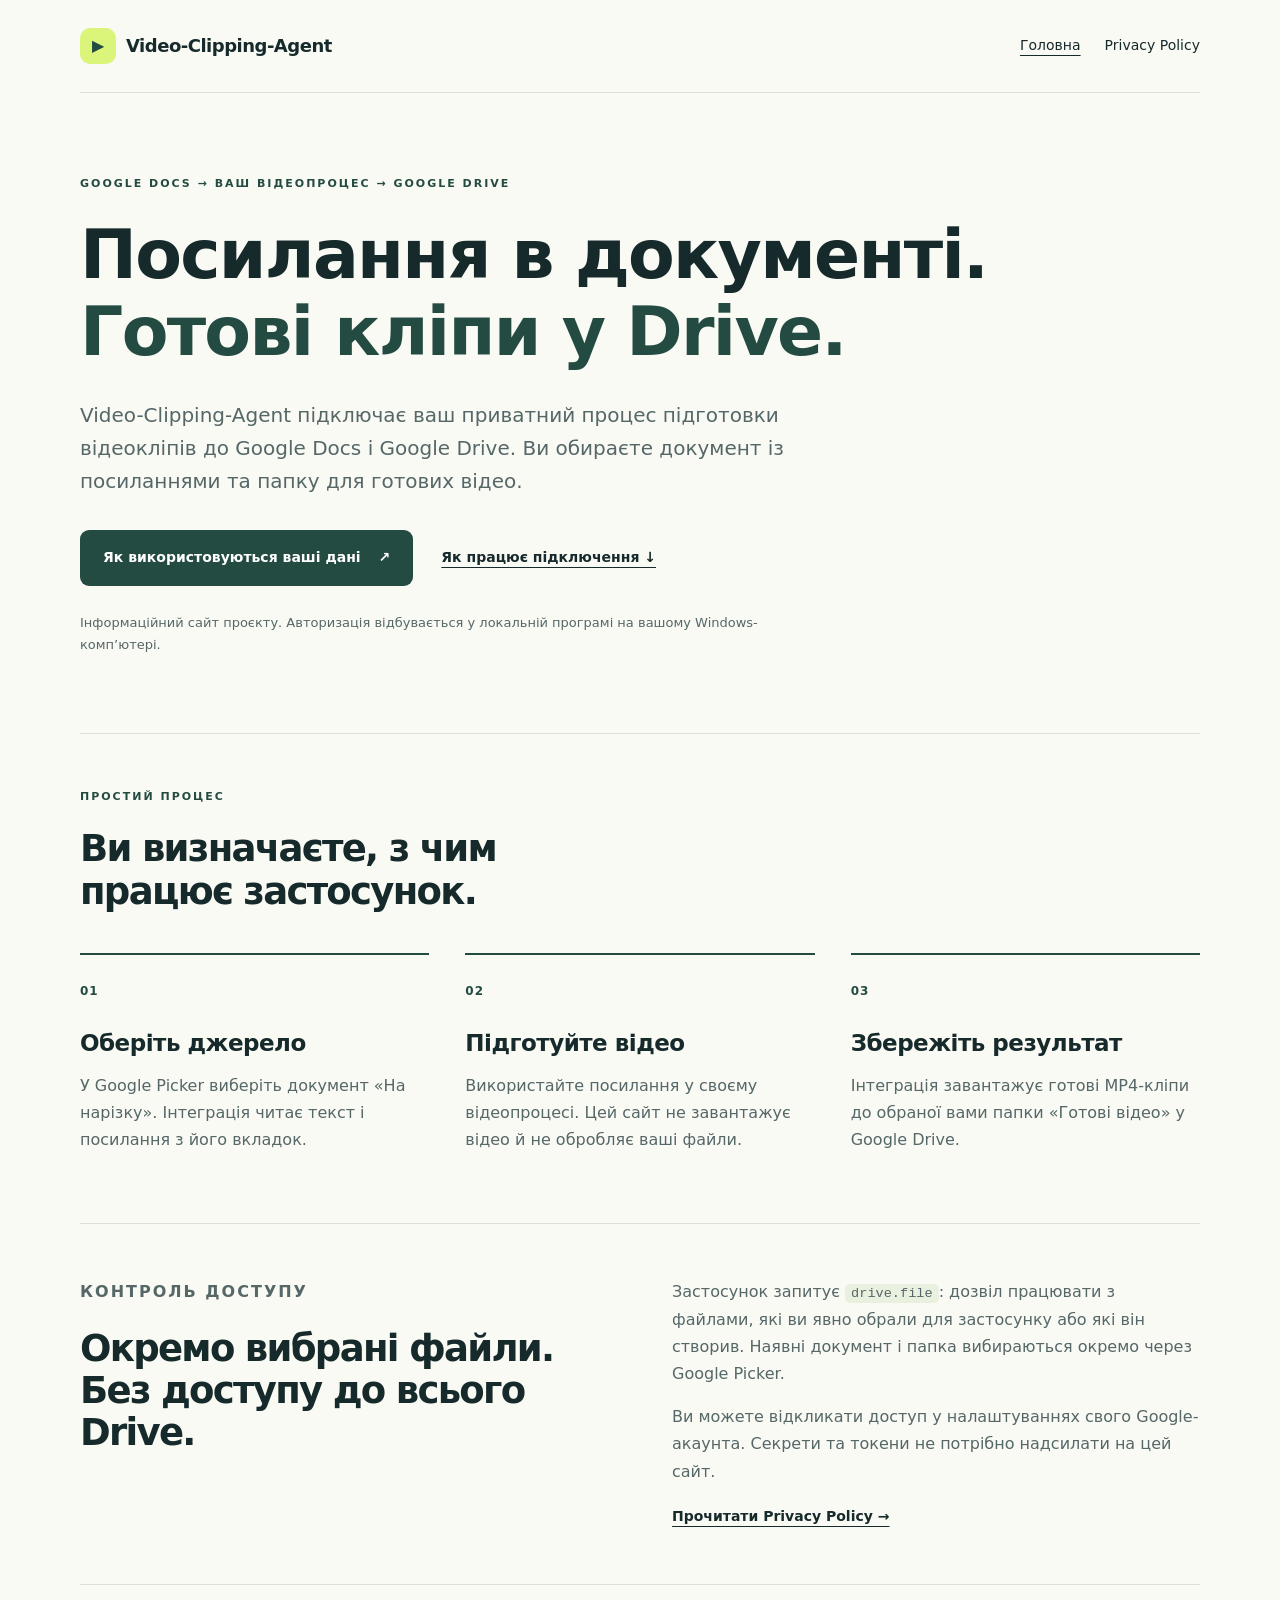
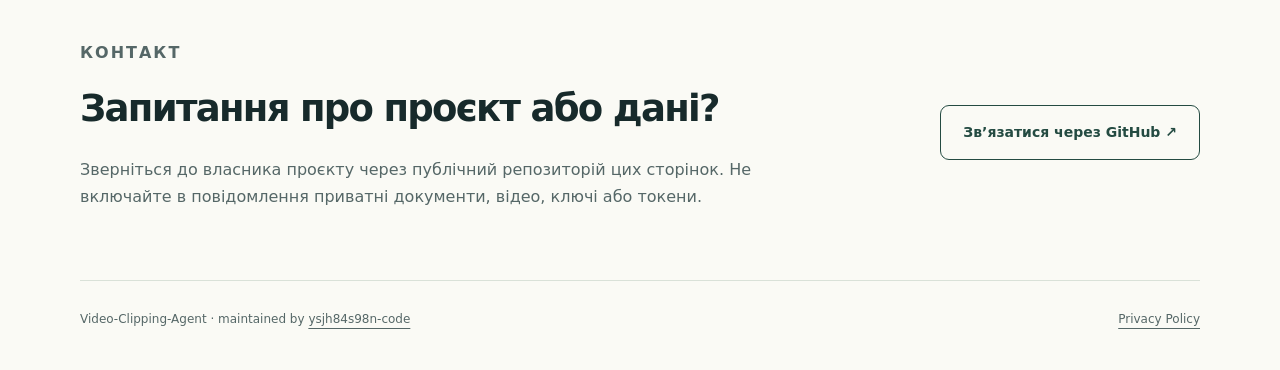
==== index.html @ 2fd51018 "Publish Video-Clipping-Agent homepage and privacy policy Include only public static HTML and CSS. Ke" ====
<!doctype html>
<html lang="uk">
<head>
  <meta charset="utf-8">
  <meta name="viewport" content="width=device-width, initial-scale=1">
  <meta name="description" content="Video-Clipping-Agent — приватний робочий процес для читання посилань із Google Docs і збереження готових відеокліпів у Google Drive.">
  <meta name="referrer" content="strict-origin-when-cross-origin">
  <title>Video-Clipping-Agent — Google Docs і Drive для ваших кліпів</title>
  <link rel="canonical" href="https://ysjh84s98n-code.github.io/video-clipping-agent-site/">
  <link rel="stylesheet" href="styles.css">
</head>
<body>
  <a class="skip" href="#main">Перейти до вмісту</a>
  <header class="shell header">
    <a class="brand" href="./" aria-label="Video-Clipping-Agent — головна"><span class="mark" aria-hidden="true">▶</span> Video-Clipping-Agent</a>
    <nav aria-label="Навігація"><a href="./" aria-current="page">Головна</a><a href="privacy.html" lang="en">Privacy Policy</a></nav>
  </header>
  <main id="main" class="shell">
    <section class="hero">
      <p class="eyebrow">GOOGLE DOCS → ВАШ ВІДЕОПРОЦЕС → GOOGLE DRIVE</p>
      <h1>Посилання в документі.<br><span>Готові кліпи у Drive.</span></h1>
      <p class="lead">Video-Clipping-Agent підключає ваш приватний процес підготовки відеокліпів до Google Docs і Google Drive. Ви обираєте документ із посиланнями та папку для готових відео.</p>
      <div class="actions"><a class="button" href="privacy.html">Як використовуються ваші дані <span aria-hidden="true">↗</span></a><a class="text-link" href="#how">Як працює підключення ↓</a></div>
      <p class="caption">Інформаційний сайт проєкту. Авторизація відбувається у локальній програмі на вашому Windows-комп’ютері.</p>
    </section>
    <section id="how" class="section" aria-labelledby="how-title">
      <div class="section-heading"><p class="eyebrow">ПРОСТИЙ ПРОЦЕС</p><h2 id="how-title">Ви визначаєте, з чим працює застосунок.</h2></div>
      <ol class="steps">
        <li><span class="number" aria-hidden="true">01</span><h3>Оберіть джерело</h3><p>У Google Picker виберіть документ «На нарізку». Інтеграція читає текст і посилання з його вкладок.</p></li>
        <li><span class="number" aria-hidden="true">02</span><h3>Підготуйте відео</h3><p>Використайте посилання у своєму відеопроцесі. Цей сайт не завантажує відео й не обробляє ваші файли.</p></li>
        <li><span class="number" aria-hidden="true">03</span><h3>Збережіть результат</h3><p>Інтеграція завантажує готові MP4-кліпи до обраної вами папки «Готові відео» у Google Drive.</p></li>
      </ol>
    </section>
    <section class="permission section" aria-labelledby="permission-title">
      <div><p class="eyebrow">КОНТРОЛЬ ДОСТУПУ</p><h2 id="permission-title">Окремо вибрані файли.<br>Без доступу до всього Drive.</h2></div>
      <div><p>Застосунок запитує <code>drive.file</code>: дозвіл працювати з файлами, які ви явно обрали для застосунку або які він створив. Наявні документ і папка вибираються окремо через Google Picker.</p><p>Ви можете відкликати доступ у налаштуваннях свого Google-акаунта. Секрети та токени не потрібно надсилати на цей сайт.</p><a class="text-link" href="privacy.html">Прочитати Privacy Policy →</a></div>
    </section>
    <section class="contact section" aria-labelledby="contact-title"><div><p class="eyebrow">КОНТАКТ</p><h2 id="contact-title">Запитання про проєкт або дані?</h2><p>Зверніться до власника проєкту через публічний репозиторій цих сторінок. Не включайте в повідомлення приватні документи, відео, ключі або токени.</p></div><a class="button secondary" href="https://github.com/ysjh84s98n-code/video-clipping-agent-site/issues">Зв’язатися через GitHub ↗</a></section>
  </main>
  <footer class="shell footer"><span>Video-Clipping-Agent · maintained by <a href="https://github.com/ysjh84s98n-code">ysjh84s98n-code</a></span><a href="privacy.html" lang="en">Privacy Policy</a></footer>
</body>
</html>
---- styles.css ----
:root{color-scheme:light;--ink:#172a2b;--muted:#556767;--paper:#fafaf5;--line:#d9e1d8;--accent:#daf57a;--forest:#244b42;--radius:16px;font-family:Inter,ui-sans-serif,system-ui,-apple-system,"Segoe UI",sans-serif;font-synthesis:none}
*{box-sizing:border-box}html{scroll-behavior:smooth;scroll-padding-top:30px}body{margin:0;background:var(--paper);color:var(--ink);font-size:17px;line-height:1.7}a{color:inherit;text-underline-offset:5px}a:hover{text-decoration-thickness:2px}a:focus-visible{outline:3px solid #598400;outline-offset:5px;border-radius:4px}.shell{width:min(1120px,calc(100% - 64px));margin-inline:auto}.header{display:flex;align-items:center;justify-content:space-between;gap:28px;padding-block:28px;border-bottom:1px solid var(--line)}.brand{display:flex;align-items:center;gap:10px;font-size:18px;font-weight:740;text-decoration:none;letter-spacing:-.5px}.mark{display:grid;place-items:center;width:36px;height:36px;color:var(--forest);background:var(--accent);border-radius:10px;font-size:16px}.header nav{display:flex;gap:24px;font-size:14px}.header nav a{text-decoration:none}.header nav [aria-current=page]{text-decoration:underline}.hero{padding-block:82px 64px;max-width:930px}.eyebrow{font-size:11px;letter-spacing:2px;font-weight:750;margin:0 0 22px;color:var(--forest)}h1,h2,h3{line-height:1.14;letter-spacing:-1.7px;text-wrap:balance}h1{font-size:clamp(38px,5.5vw,68px);font-weight:700;margin:0 0 28px}h1 span{color:var(--forest)}.lead{font-size:20px;line-height:1.65;max-width:760px;color:var(--muted)}.actions{display:flex;align-items:center;flex-wrap:wrap;gap:28px;margin-top:32px}.button{display:inline-flex;align-items:center;justify-content:center;gap:18px;padding:15px 22px;border:1px solid transparent;border-radius:9px;text-decoration:none;background:var(--forest);color:white;font-size:14px;font-weight:650}.button:hover{background:#173e34}.text-link{font-size:14px;font-weight:650}.caption{font-size:13px;color:var(--muted);max-width:700px;margin-top:26px}.section{padding-block:54px;border-top:1px solid var(--line)}h2{font-size:clamp(27px,3vw,37px);font-weight:650;max-width:700px;margin:0 0 26px}.section-heading{margin-bottom:40px}.steps{list-style:none;padding:0;display:grid;grid-template-columns:repeat(3,1fr);gap:36px;margin:0}.steps li{border-top:2px solid var(--forest);padding-top:20px}.number{font-size:12px;font-weight:700;letter-spacing:1px;color:var(--forest)}h3{font-size:23px;letter-spacing:-.5px;margin:26px 0 12px}.steps p,.permission p,.contact p{color:var(--muted);font-size:16px}.permission{display:grid;grid-template-columns:1fr 1fr;gap:64px}.permission p:first-child{margin-top:0}code{font-family:ui-monospace,"Cascadia Code",Consolas,monospace;background:#eaf0df;border-radius:5px;padding:2px 6px;font-size:.85em;overflow-wrap:anywhere}.contact{display:flex;align-items:center;justify-content:space-between;gap:50px}.contact div{max-width:690px}.secondary{background:transparent;border-color:var(--forest);color:var(--forest);white-space:nowrap}.secondary:hover{background:#eaf0df}.footer{border-top:1px solid var(--line);padding-block:28px 40px;display:flex;align-items:center;justify-content:space-between;gap:22px;font-size:12px;color:var(--muted)}.policy{max-width:850px;padding-block:68px}.policy h1{font-size:54px;margin-bottom:18px}.policy .lead{font-size:21px}.policy .caption{margin-top:12px}.policy-intro{border-left:4px solid var(--forest);padding:4px 0 4px 25px;margin:38px 0 48px}.policy-intro p{margin-block:12px}.policy section{margin-block:38px}.policy section h2{font-size:27px;letter-spacing:-.7px;margin:0 0 20px}.policy section p,.policy li{font-size:16px;color:#3e5352}.policy li{padding-left:5px;margin-bottom:12px}.policy section a{overflow-wrap:anywhere}.skip{position:absolute;left:10px;top:-100px;padding:10px;background:var(--accent);z-index:1}.skip:focus{top:10px}
@media(max-width:760px){.shell{width:calc(100% - 36px)}.header{align-items:flex-start;flex-direction:column;gap:18px;padding-block:22px}.brand{font-size:16px}.header nav{gap:24px}.hero{padding-block:50px 42px}.hero h1{letter-spacing:-1.3px}.lead{font-size:18px}.actions{align-items:flex-start;flex-direction:column;gap:20px}.steps{grid-template-columns:1fr;gap:30px}.steps h3{margin-top:15px}.permission{grid-template-columns:1fr;gap:12px}.contact{align-items:flex-start;flex-direction:column;gap:16px}.section{padding-block:35px}.section-heading{margin-bottom:28px}.footer{align-items:flex-start;flex-direction:column;gap:12px}.policy{padding-block:45px}.policy h1{font-size:42px}.policy-intro{padding-left:18px}.policy ul,.policy ol{padding-left:24px}}
@media(prefers-reduced-motion:reduce){html{scroll-behavior:auto}}
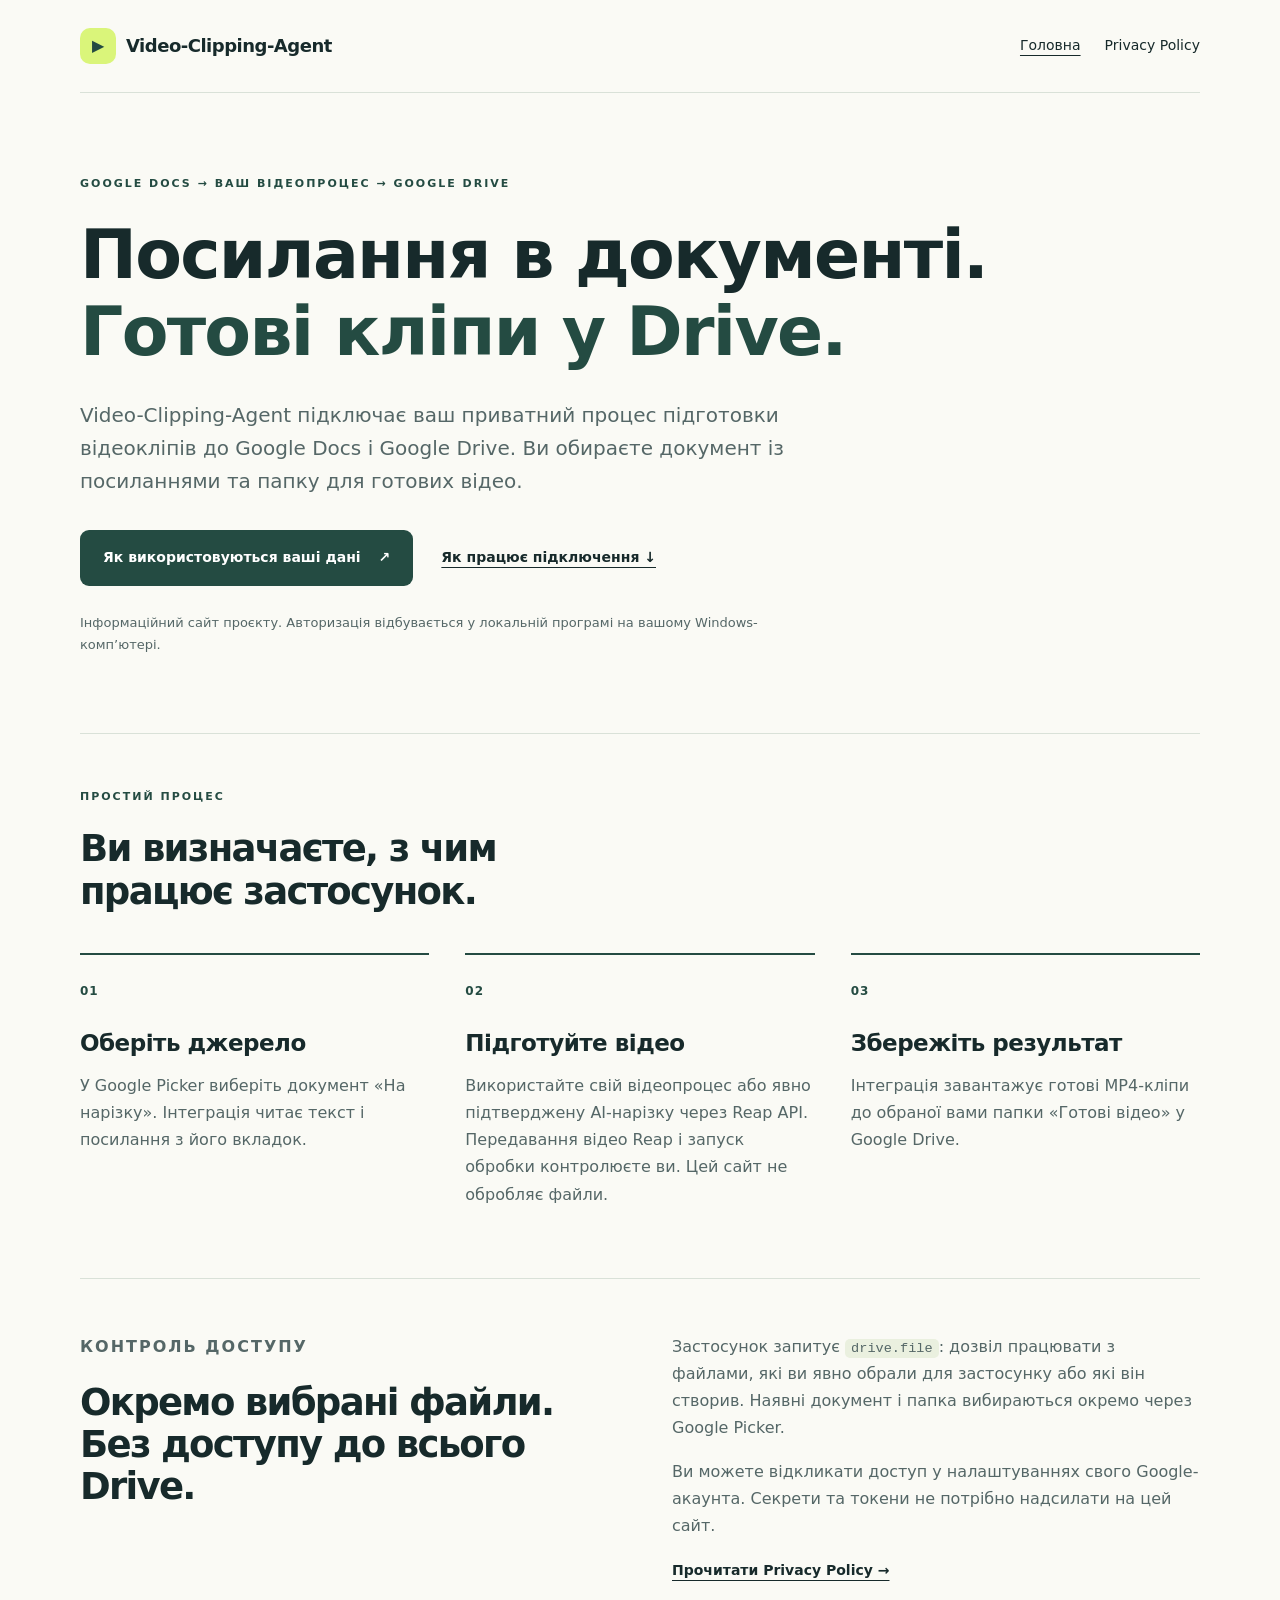
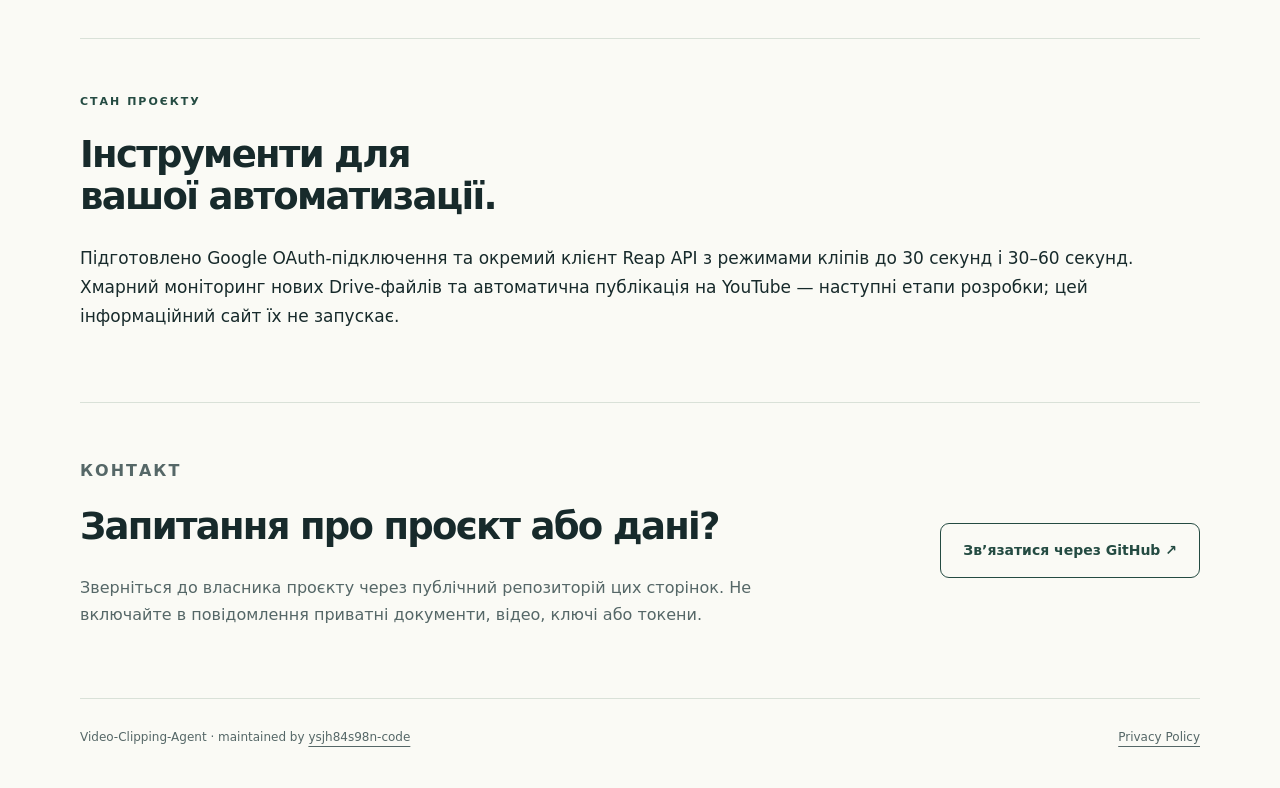
==== commit c93f5b6c: "Disclose optional Reap media processing and retention Describe explicitly authorized video transfer," ====
--- a/index.html
+++ b/index.html
@@ -27,7 +27,7 @@
       <div class="section-heading"><p class="eyebrow">ПРОСТИЙ ПРОЦЕС</p><h2 id="how-title">Ви визначаєте, з чим працює застосунок.</h2></div>
       <ol class="steps">
         <li><span class="number" aria-hidden="true">01</span><h3>Оберіть джерело</h3><p>У Google Picker виберіть документ «На нарізку». Інтеграція читає текст і посилання з його вкладок.</p></li>
-        <li><span class="number" aria-hidden="true">02</span><h3>Підготуйте відео</h3><p>Використайте посилання у своєму відеопроцесі. Цей сайт не завантажує відео й не обробляє ваші файли.</p></li>
+        <li><span class="number" aria-hidden="true">02</span><h3>Підготуйте відео</h3><p>Використайте свій відеопроцес або явно підтверджену AI-нарізку через Reap API. Передавання відео Reap і запуск обробки контролюєте ви. Цей сайт не обробляє файли.</p></li>
         <li><span class="number" aria-hidden="true">03</span><h3>Збережіть результат</h3><p>Інтеграція завантажує готові MP4-кліпи до обраної вами папки «Готові відео» у Google Drive.</p></li>
       </ol>
     </section>
@@ -35,6 +35,7 @@
       <div><p class="eyebrow">КОНТРОЛЬ ДОСТУПУ</p><h2 id="permission-title">Окремо вибрані файли.<br>Без доступу до всього Drive.</h2></div>
       <div><p>Застосунок запитує <code>drive.file</code>: дозвіл працювати з файлами, які ви явно обрали для застосунку або які він створив. Наявні документ і папка вибираються окремо через Google Picker.</p><p>Ви можете відкликати доступ у налаштуваннях свого Google-акаунта. Секрети та токени не потрібно надсилати на цей сайт.</p><a class="text-link" href="privacy.html">Прочитати Privacy Policy →</a></div>
     </section>
+    <section class="section" aria-labelledby="automation-title"><p class="eyebrow">СТАН ПРОЄКТУ</p><h2 id="automation-title">Інструменти для вашої автоматизації.</h2><p>Підготовлено Google OAuth-підключення та окремий клієнт Reap API з режимами кліпів до 30 секунд і 30–60 секунд. Хмарний моніторинг нових Drive-файлів та автоматична публікація на YouTube — наступні етапи розробки; цей інформаційний сайт їх не запускає.</p></section>
     <section class="contact section" aria-labelledby="contact-title"><div><p class="eyebrow">КОНТАКТ</p><h2 id="contact-title">Запитання про проєкт або дані?</h2><p>Зверніться до власника проєкту через публічний репозиторій цих сторінок. Не включайте в повідомлення приватні документи, відео, ключі або токени.</p></div><a class="button secondary" href="https://github.com/ysjh84s98n-code/video-clipping-agent-site/issues">Зв’язатися через GitHub ↗</a></section>
   </main>
   <footer class="shell footer"><span>Video-Clipping-Agent · maintained by <a href="https://github.com/ysjh84s98n-code">ysjh84s98n-code</a></span><a href="privacy.html" lang="en">Privacy Policy</a></footer>
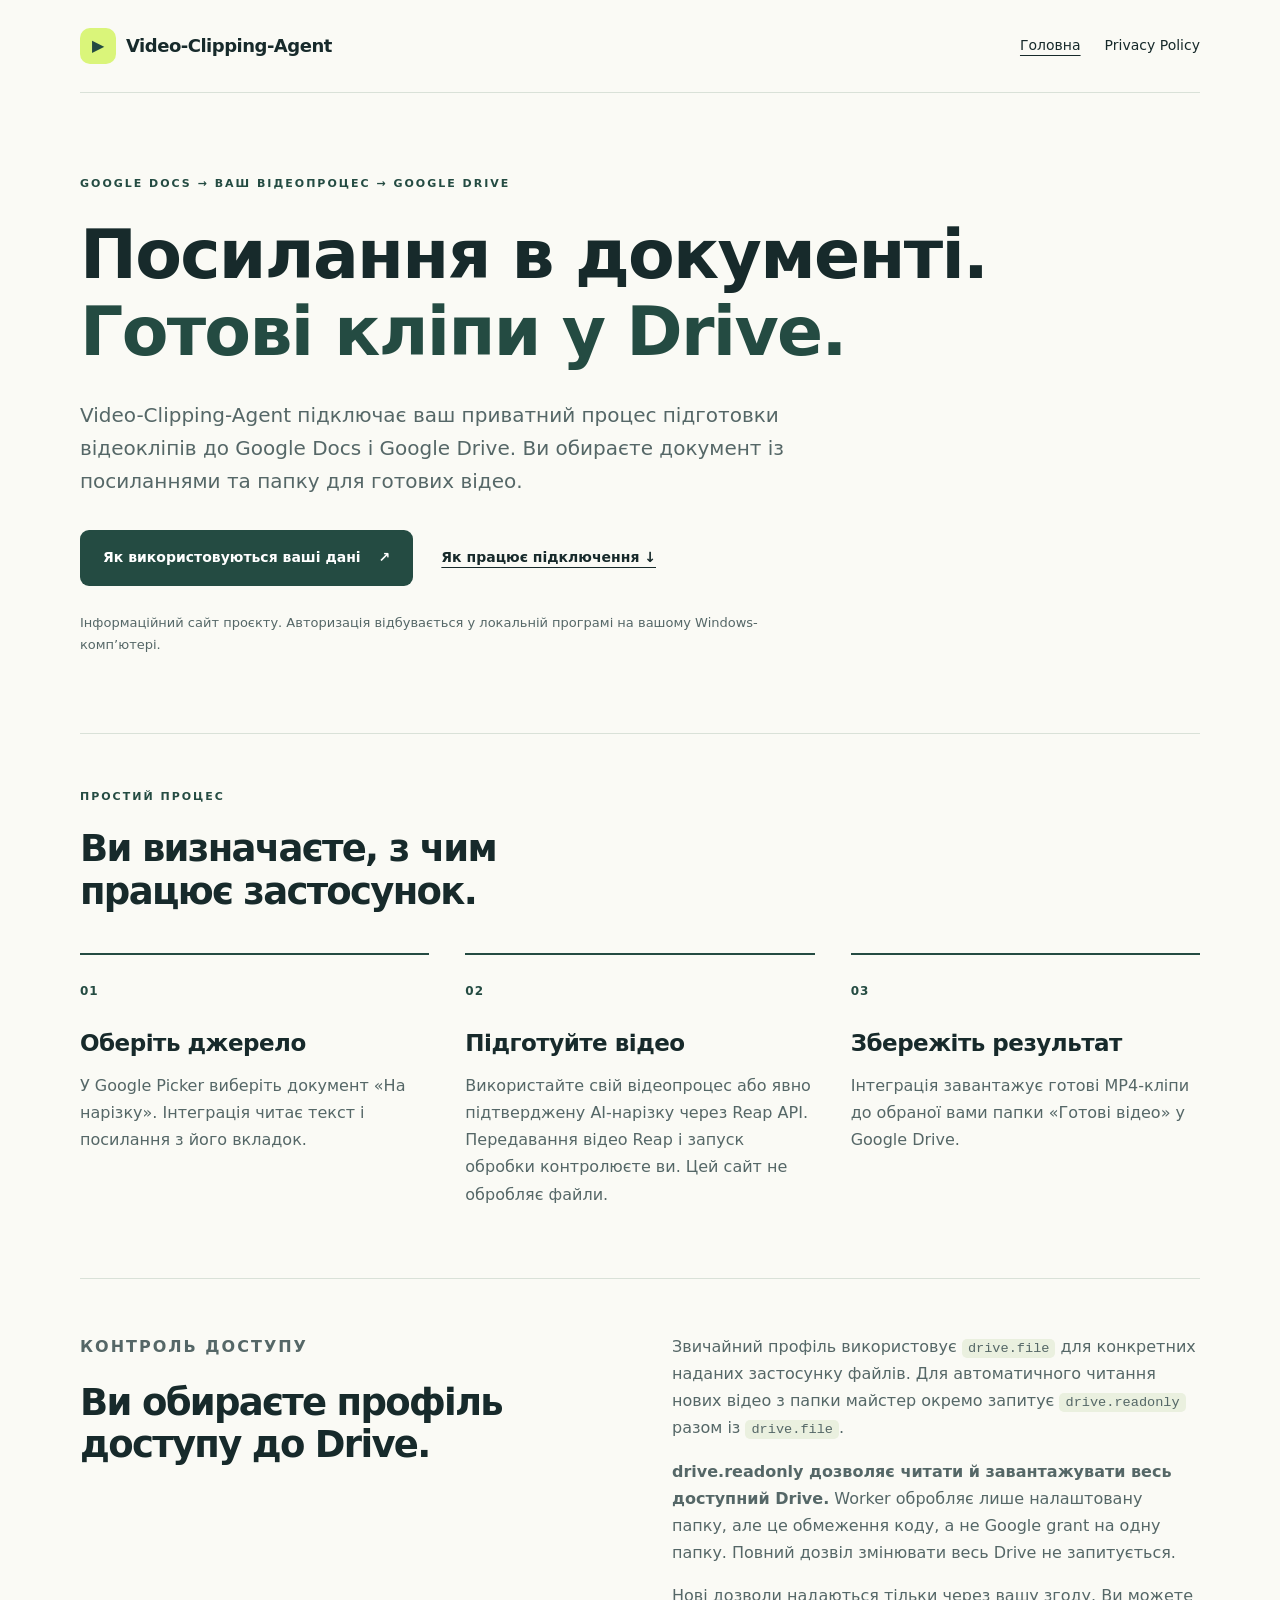
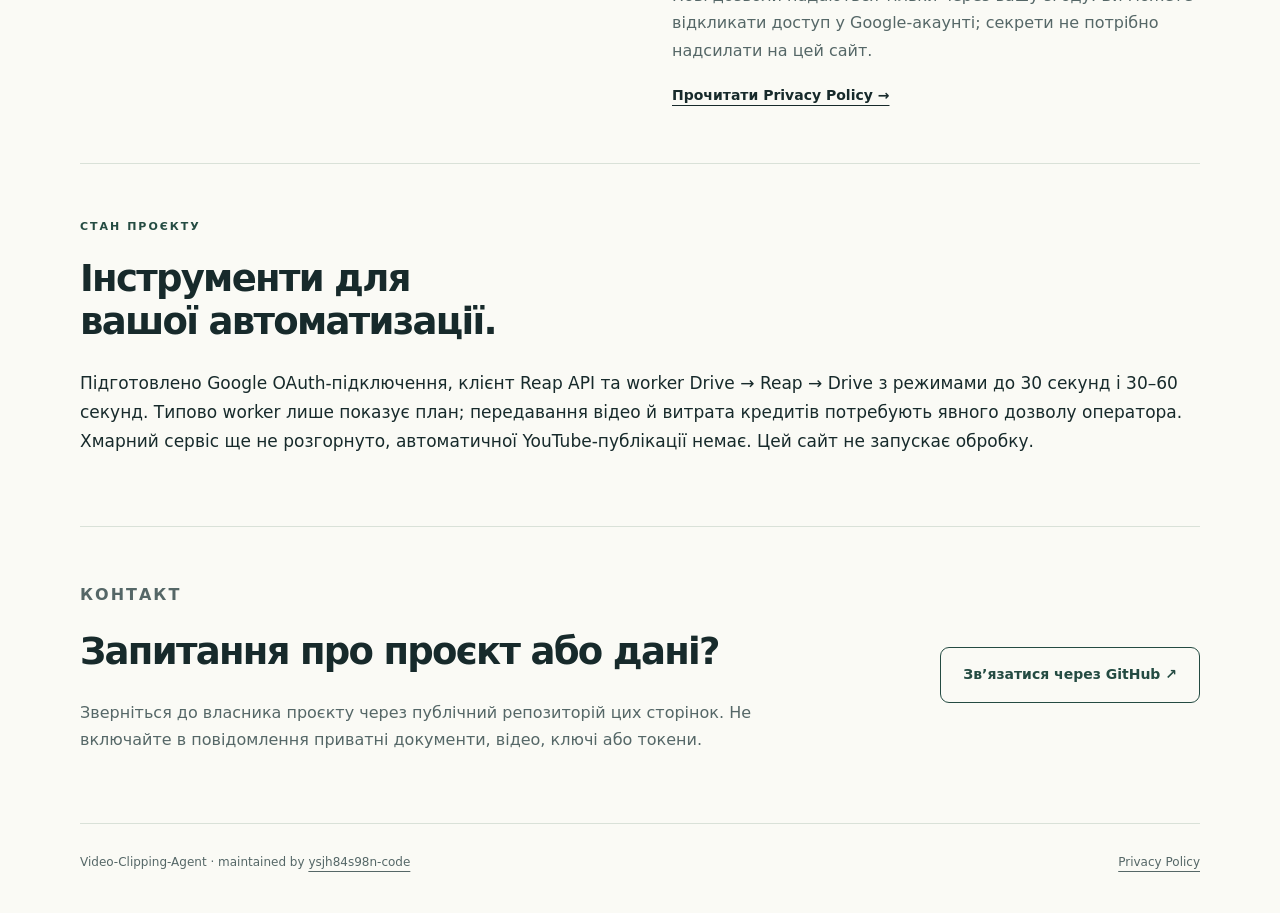
==== commit 98275996: "Disclose explicit read-only Drive automation profile Explain broad read access, folder filtering, op" ====
--- a/index.html
+++ b/index.html
@@ -32,10 +32,10 @@
       </ol>
     </section>
     <section class="permission section" aria-labelledby="permission-title">
-      <div><p class="eyebrow">КОНТРОЛЬ ДОСТУПУ</p><h2 id="permission-title">Окремо вибрані файли.<br>Без доступу до всього Drive.</h2></div>
-      <div><p>Застосунок запитує <code>drive.file</code>: дозвіл працювати з файлами, які ви явно обрали для застосунку або які він створив. Наявні документ і папка вибираються окремо через Google Picker.</p><p>Ви можете відкликати доступ у налаштуваннях свого Google-акаунта. Секрети та токени не потрібно надсилати на цей сайт.</p><a class="text-link" href="privacy.html">Прочитати Privacy Policy →</a></div>
+      <div><p class="eyebrow">КОНТРОЛЬ ДОСТУПУ</p><h2 id="permission-title">Ви обираєте профіль<br>доступу до Drive.</h2></div>
+      <div><p>Звичайний профіль використовує <code>drive.file</code> для конкретних наданих застосунку файлів. Для автоматичного читання нових відео з папки майстер окремо запитує <code>drive.readonly</code> разом із <code>drive.file</code>.</p><p><strong>drive.readonly дозволяє читати й завантажувати весь доступний Drive.</strong> Worker обробляє лише налаштовану папку, але це обмеження коду, а не Google grant на одну папку. Повний дозвіл змінювати весь Drive не запитується.</p><p>Нові дозволи надаються тільки через вашу згоду. Ви можете відкликати доступ у Google-акаунті; секрети не потрібно надсилати на цей сайт.</p><a class="text-link" href="privacy.html">Прочитати Privacy Policy →</a></div>
     </section>
-    <section class="section" aria-labelledby="automation-title"><p class="eyebrow">СТАН ПРОЄКТУ</p><h2 id="automation-title">Інструменти для вашої автоматизації.</h2><p>Підготовлено Google OAuth-підключення та окремий клієнт Reap API з режимами кліпів до 30 секунд і 30–60 секунд. Хмарний моніторинг нових Drive-файлів та автоматична публікація на YouTube — наступні етапи розробки; цей інформаційний сайт їх не запускає.</p></section>
+    <section class="section" aria-labelledby="automation-title"><p class="eyebrow">СТАН ПРОЄКТУ</p><h2 id="automation-title">Інструменти для вашої автоматизації.</h2><p>Підготовлено Google OAuth-підключення, клієнт Reap API та worker Drive → Reap → Drive з режимами до 30 секунд і 30–60 секунд. Типово worker лише показує план; передавання відео й витрата кредитів потребують явного дозволу оператора. Хмарний сервіс ще не розгорнуто, автоматичної YouTube-публікації немає. Цей сайт не запускає обробку.</p></section>
     <section class="contact section" aria-labelledby="contact-title"><div><p class="eyebrow">КОНТАКТ</p><h2 id="contact-title">Запитання про проєкт або дані?</h2><p>Зверніться до власника проєкту через публічний репозиторій цих сторінок. Не включайте в повідомлення приватні документи, відео, ключі або токени.</p></div><a class="button secondary" href="https://github.com/ysjh84s98n-code/video-clipping-agent-site/issues">Зв’язатися через GitHub ↗</a></section>
   </main>
   <footer class="shell footer"><span>Video-Clipping-Agent · maintained by <a href="https://github.com/ysjh84s98n-code">ysjh84s98n-code</a></span><a href="privacy.html" lang="en">Privacy Policy</a></footer>
